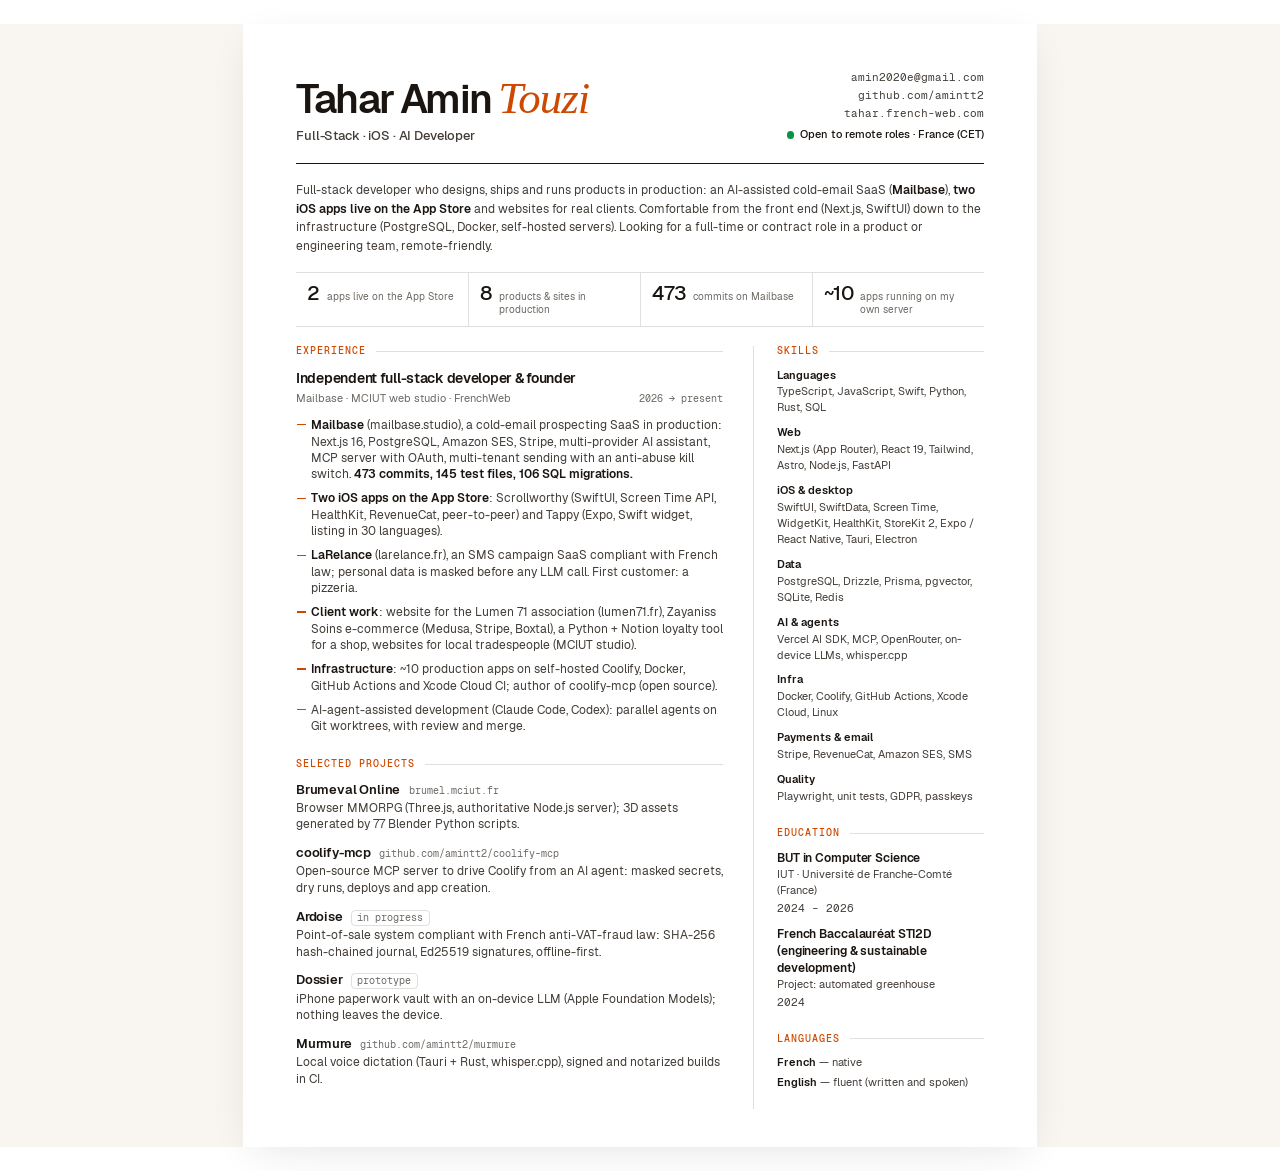
==== cv/cv-en.html @ 9b07cf98 "CV en anglais, anglais courant Co-Authored-By: Claude Opus 5.5 <noreply@anthropic.com>" ====
<!doctype html>
<html lang="en">
<head>
  <meta charset="utf-8">
  <title>Tahar Amin Touzi — Resume</title>
  <meta name="viewport" content="width=device-width, initial-scale=1">
  <link rel="stylesheet" href="cv.css">
</head>
<body>
  <main class="page">
    <header class="head">
      <div>
        <h1><span>Tahar Amin</span> <em>Touzi</em></h1>
        <p class="role">Full-Stack · iOS · AI Developer</p>
      </div>
      <ul class="contact">
        <li><a href="mailto:amin2020e@gmail.com">amin2020e@gmail.com</a></li>
        <li><a href="https://github.com/amintt2">github.com/amintt2</a></li>
        <li><a href="https://tahar.french-web.com">tahar.french-web.com</a></li>
        <li class="open"><span class="dot"></span>Open to remote roles · France (CET)</li>
      </ul>
    </header>

    <section class="profile">
      <p>Full-stack developer who designs, ships and runs products in production: an AI-assisted cold-email SaaS (<strong>Mailbase</strong>), <strong>two iOS apps live on the App&nbsp;Store</strong> and websites for real clients. Comfortable from the front end (Next.js, SwiftUI) down to the infrastructure (PostgreSQL, Docker, self-hosted servers). Looking for a full-time or contract role in a product or engineering team, remote-friendly.</p>
    </section>

    <ul class="figures">
      <li><b>2</b><span>apps live on the App&nbsp;Store</span></li>
      <li><b>8</b><span>products &amp; sites in production</span></li>
      <li><b>473</b><span>commits on Mailbase</span></li>
      <li><b>~10</b><span>apps running on my own server</span></li>
    </ul>

    <div class="cols">
      <div class="main">
        <section>
          <h2>Experience</h2>
          <article class="job">
            <h3>Independent full-stack developer &amp; founder</h3>
            <p class="org"><span>Mailbase · MCIUT web studio · FrenchWeb</span><span class="date">2026 → present</span></p>
            <ul class="bullets">
              <li><strong>Mailbase</strong> (mailbase.studio), a cold-email prospecting SaaS in production: Next.js 16, PostgreSQL, Amazon SES, Stripe, multi-provider AI assistant, MCP server with OAuth, multi-tenant sending with an anti-abuse kill switch. <strong>473 commits, 145 test files, 106 SQL migrations.</strong></li>
              <li><strong>Two iOS apps on the App Store</strong>: Scrollworthy (SwiftUI, Screen Time API, HealthKit, RevenueCat, peer-to-peer) and Tappy (Expo, Swift widget, listing in 30 languages).</li>
              <li><strong>LaRelance</strong> (larelance.fr), an SMS campaign SaaS compliant with French law; personal data is masked before any LLM call. First customer: a pizzeria.</li>
              <li><strong>Client work</strong>: website for the Lumen&nbsp;71 association (lumen71.fr), Zayaniss Soins e-commerce (Medusa, Stripe, Boxtal), a Python + Notion loyalty tool for a shop, websites for local tradespeople (MCIUT studio).</li>
              <li><strong>Infrastructure</strong>: ~10 production apps on self-hosted Coolify, Docker, GitHub Actions and Xcode Cloud CI; author of coolify-mcp (open source).</li>
              <li>AI-agent-assisted development (Claude Code, Codex): parallel agents on Git worktrees, with review and merge.</li>
            </ul>
          </article>
        </section>

        <section>
          <h2>Selected projects</h2>
          <ul class="projects">
            <li><h3>Brumeval Online <a class="url" href="https://brumel.mciut.fr">brumel.mciut.fr</a></h3><p>Browser MMORPG (Three.js, authoritative Node.js server); 3D assets generated by 77 Blender Python scripts.</p></li>
            <li><h3>coolify-mcp <a class="url" href="https://github.com/amintt2/coolify-mcp">github.com/amintt2/coolify-mcp</a></h3><p>Open-source MCP server to drive Coolify from an AI agent: masked secrets, dry runs, deploys and app creation.</p></li>
            <li><h3>Ardoise <span class="tag">in progress</span></h3><p>Point-of-sale system compliant with French anti-VAT-fraud law: SHA-256 hash-chained journal, Ed25519 signatures, offline-first.</p></li>
            <li><h3>Dossier <span class="tag">prototype</span></h3><p>iPhone paperwork vault with an on-device LLM (Apple Foundation Models); nothing leaves the device.</p></li>
            <li><h3>Murmure <a class="url" href="https://github.com/amintt2/murmure">github.com/amintt2/murmure</a></h3><p>Local voice dictation (Tauri + Rust, whisper.cpp), signed and notarized builds in CI.</p></li>
          </ul>
        </section>
      </div>

      <aside class="side">
        <section>
          <h2>Skills</h2>
          <dl class="skills">
            <dt>Languages</dt><dd>TypeScript, JavaScript, Swift, Python, Rust, SQL</dd>
            <dt>Web</dt><dd>Next.js (App Router), React 19, Tailwind, Astro, Node.js, FastAPI</dd>
            <dt>iOS &amp; desktop</dt><dd>SwiftUI, SwiftData, Screen Time, WidgetKit, HealthKit, StoreKit&nbsp;2, Expo / React Native, Tauri, Electron</dd>
            <dt>Data</dt><dd>PostgreSQL, Drizzle, Prisma, pgvector, SQLite, Redis</dd>
            <dt>AI &amp; agents</dt><dd>Vercel AI SDK, MCP, OpenRouter, on-device LLMs, whisper.cpp</dd>
            <dt>Infra</dt><dd>Docker, Coolify, GitHub Actions, Xcode Cloud, Linux</dd>
            <dt>Payments &amp; email</dt><dd>Stripe, RevenueCat, Amazon SES, SMS</dd>
            <dt>Quality</dt><dd>Playwright, unit tests, GDPR, passkeys</dd>
          </dl>
        </section>

        <section>
          <h2>Education</h2>
          <div class="edu">
            <h3>BUT in Computer Science</h3>
            <p>IUT · Université de Franche-Comté (France)</p>
            <p class="date">2024 – 2026</p>
          </div>
          <div class="edu">
            <h3>French Baccalauréat STI2D (engineering &amp; sustainable development)</h3>
            <p>Project: automated greenhouse</p>
            <p class="date">2024</p>
          </div>
        </section>

        <section>
          <h2>Languages</h2>
          <p class="lang"><strong>French</strong> — native</p>
          <p class="lang"><strong>English</strong> — fluent (written and spoken)</p>
        </section>

      </aside>
    </div>
  </main>
</body>
</html>
---- cv/cv.css ----
/* CV — A4, impression. Même identité que le site : Geist, Instrument Serif, accent « braise ». */
@font-face { font-family: "Geist"; src: url("../assets/fonts/Geist-Regular.woff2") format("woff2"); font-weight: 400; font-display: block; }
@font-face { font-family: "Geist"; src: url("../assets/fonts/Geist-Medium.woff2") format("woff2"); font-weight: 500; font-display: block; }
@font-face { font-family: "Geist"; src: url("../assets/fonts/Geist-SemiBold.woff2") format("woff2"); font-weight: 600; font-display: block; }
@font-face { font-family: "Geist Mono"; src: url("../assets/fonts/GeistMono-Regular.woff2") format("woff2"); font-weight: 400; font-display: block; }
@font-face { font-family: "Geist Mono"; src: url("../assets/fonts/GeistMono-Medium.woff2") format("woff2"); font-weight: 500; font-display: block; }
@font-face { font-family: "Instrument Serif"; src: url("../assets/fonts/InstrumentSerif-Italic.woff2") format("woff2"); font-weight: 400; font-style: italic; font-display: block; }

:root {
  --paper: oklch(1 0 0);
  --ink: oklch(0.2 0.012 60);
  --ink-2: oklch(0.36 0.012 60);
  --ink-3: oklch(0.52 0.01 60);
  --rule: oklch(0.25 0.01 60 / 0.14);
  --tint: oklch(0.975 0.006 80);
  --accent: oklch(0.58 0.18 42);
  --success: oklch(0.58 0.15 152);
  --font-sans: "Geist", ui-sans-serif, system-ui, sans-serif;
  --font-mono: "Geist Mono", ui-monospace, Menlo, monospace;
  --font-serif: "Instrument Serif", Georgia, serif;
}

@page { size: A4; margin: 0; }
* { box-sizing: border-box; }
html, body { margin: 0; padding: 0; background: var(--paper); }
body {
  color: var(--ink);
  font: 400 8.7pt/1.42 var(--font-sans);
  -webkit-font-smoothing: antialiased;
  -webkit-print-color-adjust: exact; print-color-adjust: exact;
}
h1, h2, h3, p, ul, dl, dd { margin: 0; padding: 0; }
ul { list-style: none; }
a { color: inherit; text-decoration: none; }
strong { font-weight: 600; color: var(--ink); }

.page {
  width: 210mm; height: 297mm; overflow: hidden;
  padding: 12mm 14mm 10mm;
  display: flex; flex-direction: column;
}
@media screen { body { background: var(--tint); } .page { margin: 24px auto; background: var(--paper); box-shadow: 0 10px 40px -12px var(--rule); } }

/* En-tête */
.head { display: flex; justify-content: space-between; align-items: flex-end; gap: 10mm; padding-bottom: 5mm; border-bottom: 1.2pt solid var(--ink); }
h1 { font-size: 30pt; font-weight: 600; letter-spacing: -0.045em; line-height: 0.95; }
h1 em { font-family: var(--font-serif); font-weight: 400; font-style: italic; color: var(--accent); font-size: 1.12em; letter-spacing: -0.02em; }
.role { margin-top: 2.2mm; font: 500 10pt/1.2 var(--font-sans); letter-spacing: -0.01em; color: var(--ink-2); }
.contact { text-align: right; font: 400 8.3pt/1.6 var(--font-mono); color: var(--ink-2); }
.contact .open { margin-top: 1mm; color: var(--ink); font-family: var(--font-sans); font-weight: 500; display: flex; align-items: center; justify-content: flex-end; gap: 1.6mm; }
.dot { width: 5.5pt; height: 5.5pt; border-radius: 50%; background: var(--success); display: inline-block; }

/* Profil + chiffres */
.profile { margin-top: 4.6mm; }
.profile p { font-size: 9.3pt; line-height: 1.5; color: var(--ink-2); }
.figures { display: grid; grid-template-columns: repeat(4, 1fr); margin-top: 4.4mm; border-block: 0.6pt solid var(--rule); }
.figures li { padding: 2.6mm 3mm; display: flex; align-items: baseline; gap: 2mm; }
.figures li + li { border-left: 0.6pt solid var(--rule); }
.figures b { font-size: 15pt; font-weight: 500; letter-spacing: -0.04em; line-height: 1; }
.figures span { font-size: 7.6pt; line-height: 1.25; color: var(--ink-3); }

/* Colonnes */
.cols { display: grid; grid-template-columns: 1fr 61mm; gap: 8mm; margin-top: 5mm; flex: 1; }
h2 {
  font: 500 7.6pt/1 var(--font-mono); text-transform: uppercase; letter-spacing: 0.1em;
  color: var(--accent); margin-bottom: 3mm; display: flex; align-items: center; gap: 2.5mm;
}
h2::after { content: ""; flex: 1; height: 0.6pt; background: var(--rule); }
section + section { margin-top: 6.5mm; }

.job h3 { font-size: 10.6pt; font-weight: 600; letter-spacing: -0.02em; }
.date { font: 400 7.8pt/1.3 var(--font-mono); color: var(--ink-3); white-space: nowrap; }
.org { margin-top: 0.8mm; color: var(--ink-3); font-size: 8.4pt; display: flex; justify-content: space-between; align-items: baseline; gap: 4mm; }
.bullets { margin-top: 2.8mm; display: grid; gap: 2mm; }
.bullets li { position: relative; padding-left: 4mm; color: var(--ink-2); }
.bullets li::before { content: ""; position: absolute; left: 0.3mm; top: 0.62em; width: 2.2mm; height: 0.9pt; background: var(--accent); }

.projects { display: grid; gap: 3mm; }
.projects h3 { font-size: 9.4pt; font-weight: 600; letter-spacing: -0.015em; display: flex; align-items: baseline; gap: 2.2mm; }
.projects p { color: var(--ink-2); margin-top: 0.4mm; }
.url, .tag { font: 400 7.6pt/1 var(--font-mono); color: var(--ink-3); font-weight: 400; letter-spacing: 0; }
.tag { padding: 0.5mm 1.4mm; border: 0.6pt solid var(--rule); border-radius: 3pt; }

/* Colonne latérale */
.side { border-left: 0.6pt solid var(--rule); padding-left: 6mm; }
.skills dt { font-weight: 600; font-size: 8.4pt; margin-top: 2.6mm; }
.skills dt:first-child { margin-top: 0; }
.skills dd { color: var(--ink-2); font-size: 8.3pt; line-height: 1.45; }
.edu + .edu { margin-top: 2.8mm; }
.edu h3 { font-size: 9pt; font-weight: 600; letter-spacing: -0.01em; }
.edu p { color: var(--ink-2); font-size: 8.3pt; }
.edu .date { margin-top: 0.6mm; }
.lang { color: var(--ink-2); font-size: 8.4pt; }
.lang + .lang { margin-top: 1mm; }
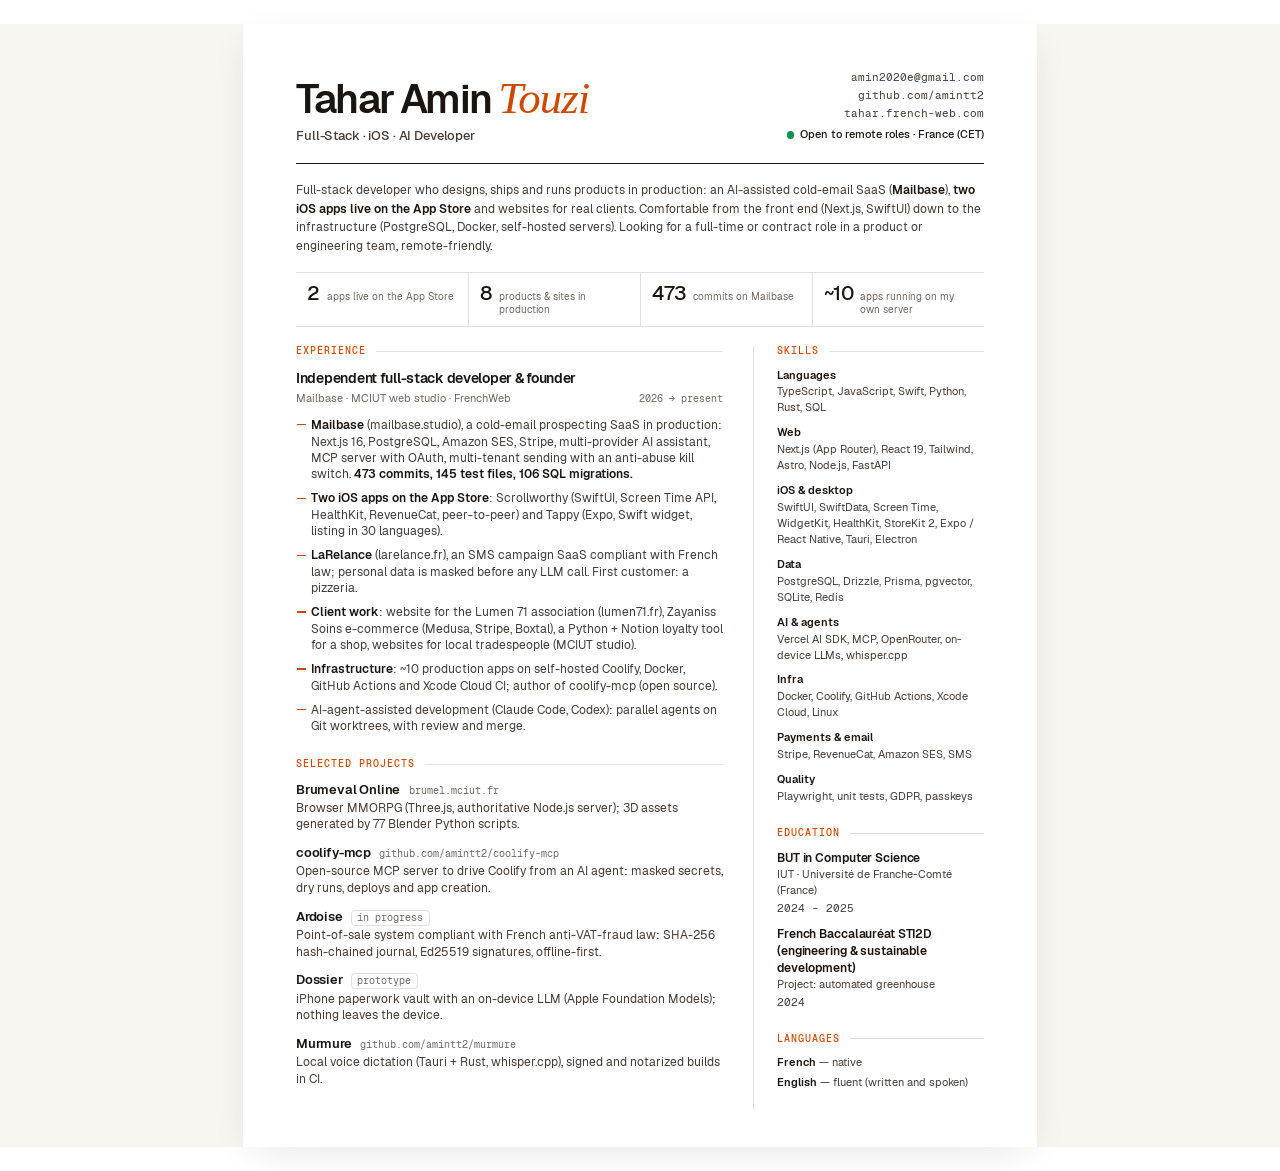
==== commit 57479b93: "Formation : BUT Informatique 2024 – 2025 Co-Authored-By: Claude Opus 5.5 <noreply@anthropic.com>" ====
--- a/cv/cv-en.html
+++ b/cv/cv-en.html
@@ -82,7 +82,7 @@
           <div class="edu">
             <h3>BUT in Computer Science</h3>
             <p>IUT · Université de Franche-Comté (France)</p>
-            <p class="date">2024 – 2026</p>
+            <p class="date">2024 – 2025</p>
           </div>
           <div class="edu">
             <h3>French Baccalauréat STI2D (engineering &amp; sustainable development)</h3>
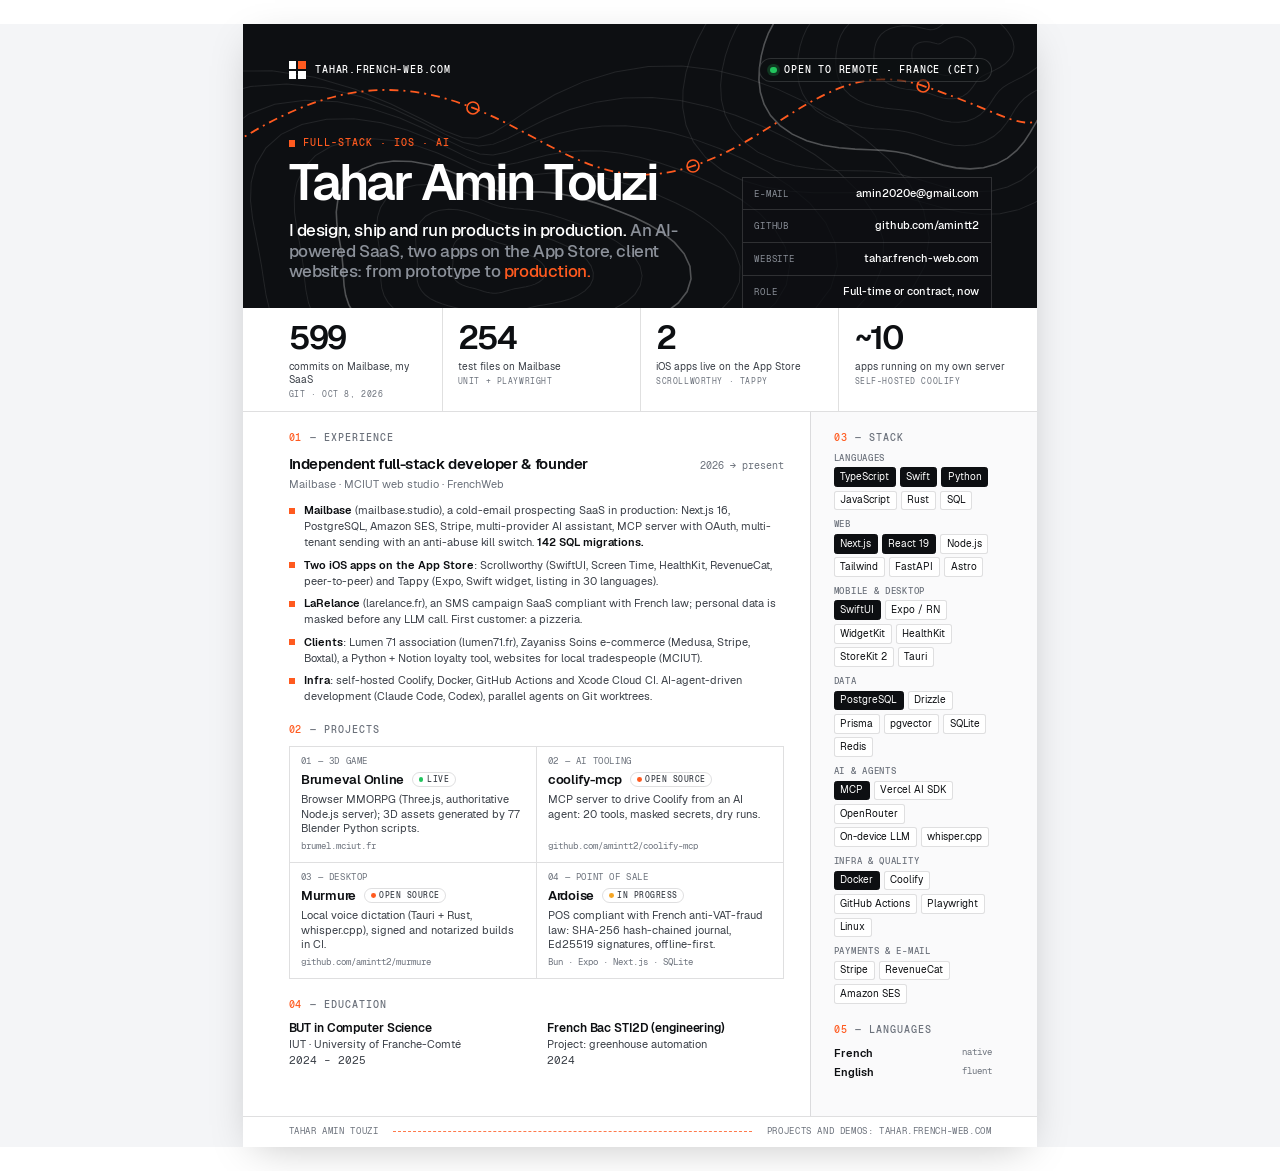
==== commit fb4660a6: "CV : nouveau design (bandeau topographique, grille, chiffres sourcés) et chiffres Mailbase à jour Co" ====
--- a/cv/cv-en.html
+++ b/cv/cv-en.html
@@ -8,97 +8,95 @@
 </head>
 <body>
   <main class="page">
-    <header class="head">
-      <div>
-        <h1><span>Tahar Amin</span> <em>Touzi</em></h1>
-        <p class="role">Full-Stack · iOS · AI Developer</p>
+    <header class="hero">
+      <div class="bar">
+        <span class="brand"><span class="mark"><i></i><i></i><i></i><i></i></span>tahar.french-web.com</span>
+        <span class="status"><span class="dot"></span>Open to remote · France (CET)</span>
       </div>
-      <ul class="contact">
-        <li><a href="mailto:amin2020e@gmail.com">amin2020e@gmail.com</a></li>
-        <li><a href="https://github.com/amintt2">github.com/amintt2</a></li>
-        <li><a href="https://tahar.french-web.com">tahar.french-web.com</a></li>
-        <li class="open"><span class="dot"></span>Open to remote roles · France (CET)</li>
-      </ul>
+
+      <div class="hero-grid">
+        <div>
+          <p class="kicker">Full-stack · iOS · AI</p>
+          <h1>Tahar Amin Touzi</h1>
+          <p class="pitch">I design, ship and run products in production. <span>An AI-powered SaaS, two apps on the App&nbsp;Store, client websites: from prototype to</span> <em>production.</em></p>
+        </div>
+        <dl class="facts">
+          <div><dt>E-mail</dt><dd><a href="mailto:amin2020e@gmail.com">amin2020e@gmail.com</a></dd></div>
+          <div><dt>GitHub</dt><dd><a href="https://github.com/amintt2">github.com/amintt2</a></dd></div>
+          <div><dt>Website</dt><dd><a href="https://tahar.french-web.com">tahar.french-web.com</a></dd></div>
+          <div><dt>Role</dt><dd>Full-time or contract, now</dd></div>
+        </dl>
+      </div>
     </header>
 
-    <section class="profile">
-      <p>Full-stack developer who designs, ships and runs products in production: an AI-assisted cold-email SaaS (<strong>Mailbase</strong>), <strong>two iOS apps live on the App&nbsp;Store</strong> and websites for real clients. Comfortable from the front end (Next.js, SwiftUI) down to the infrastructure (PostgreSQL, Docker, self-hosted servers). Looking for a full-time or contract role in a product or engineering team, remote-friendly.</p>
-    </section>
-
     <ul class="figures">
-      <li><b>2</b><span>apps live on the App&nbsp;Store</span></li>
-      <li><b>8</b><span>products &amp; sites in production</span></li>
-      <li><b>473</b><span>commits on Mailbase</span></li>
-      <li><b>~10</b><span>apps running on my own server</span></li>
+      <li><b>599</b><span>commits on Mailbase, my SaaS</span><em>Git · Oct 8, 2026</em></li>
+      <li><b>254</b><span>test files on Mailbase</span><em>Unit + Playwright</em></li>
+      <li><b>2</b><span>iOS apps live on the App&nbsp;Store</span><em>Scrollworthy · Tappy</em></li>
+      <li><b>~10</b><span>apps running on my own server</span><em>Self-hosted Coolify</em></li>
     </ul>
 
     <div class="cols">
       <div class="main">
         <section>
-          <h2>Experience</h2>
+          <h2><b>01</b> — Experience</h2>
           <article class="job">
-            <h3>Independent full-stack developer &amp; founder</h3>
-            <p class="org"><span>Mailbase · MCIUT web studio · FrenchWeb</span><span class="date">2026 → present</span></p>
+            <div class="job-head"><h3>Independent full-stack developer &amp; founder</h3><span class="date">2026 → present</span></div>
+            <p class="org">Mailbase · MCIUT web studio · FrenchWeb</p>
             <ul class="bullets">
-              <li><strong>Mailbase</strong> (mailbase.studio), a cold-email prospecting SaaS in production: Next.js 16, PostgreSQL, Amazon SES, Stripe, multi-provider AI assistant, MCP server with OAuth, multi-tenant sending with an anti-abuse kill switch. <strong>473 commits, 145 test files, 106 SQL migrations.</strong></li>
-              <li><strong>Two iOS apps on the App Store</strong>: Scrollworthy (SwiftUI, Screen Time API, HealthKit, RevenueCat, peer-to-peer) and Tappy (Expo, Swift widget, listing in 30 languages).</li>
+              <li><strong>Mailbase</strong> (mailbase.studio), a cold-email prospecting SaaS in production: Next.js 16, PostgreSQL, Amazon SES, Stripe, multi-provider AI assistant, MCP server with OAuth, multi-tenant sending with an anti-abuse kill switch. <strong>142 SQL migrations.</strong></li>
+              <li><strong>Two iOS apps on the App Store</strong>: Scrollworthy (SwiftUI, Screen Time, HealthKit, RevenueCat, peer-to-peer) and Tappy (Expo, Swift widget, listing in 30 languages).</li>
               <li><strong>LaRelance</strong> (larelance.fr), an SMS campaign SaaS compliant with French law; personal data is masked before any LLM call. First customer: a pizzeria.</li>
-              <li><strong>Client work</strong>: website for the Lumen&nbsp;71 association (lumen71.fr), Zayaniss Soins e-commerce (Medusa, Stripe, Boxtal), a Python + Notion loyalty tool for a shop, websites for local tradespeople (MCIUT studio).</li>
-              <li><strong>Infrastructure</strong>: ~10 production apps on self-hosted Coolify, Docker, GitHub Actions and Xcode Cloud CI; author of coolify-mcp (open source).</li>
-              <li>AI-agent-assisted development (Claude Code, Codex): parallel agents on Git worktrees, with review and merge.</li>
+              <li><strong>Clients</strong>: Lumen&nbsp;71 association (lumen71.fr), Zayaniss Soins e-commerce (Medusa, Stripe, Boxtal), a Python + Notion loyalty tool, websites for local tradespeople (MCIUT).</li>
+              <li><strong>Infra</strong>: self-hosted Coolify, Docker, GitHub Actions and Xcode Cloud CI. AI-agent-driven development (Claude Code, Codex), parallel agents on Git worktrees.</li>
             </ul>
           </article>
         </section>
 
         <section>
-          <h2>Selected projects</h2>
+          <h2><b>02</b> — Projects</h2>
           <ul class="projects">
-            <li><h3>Brumeval Online <a class="url" href="https://brumel.mciut.fr">brumel.mciut.fr</a></h3><p>Browser MMORPG (Three.js, authoritative Node.js server); 3D assets generated by 77 Blender Python scripts.</p></li>
-            <li><h3>coolify-mcp <a class="url" href="https://github.com/amintt2/coolify-mcp">github.com/amintt2/coolify-mcp</a></h3><p>Open-source MCP server to drive Coolify from an AI agent: masked secrets, dry runs, deploys and app creation.</p></li>
-            <li><h3>Ardoise <span class="tag">in progress</span></h3><p>Point-of-sale system compliant with French anti-VAT-fraud law: SHA-256 hash-chained journal, Ed25519 signatures, offline-first.</p></li>
-            <li><h3>Dossier <span class="tag">prototype</span></h3><p>iPhone paperwork vault with an on-device LLM (Apple Foundation Models); nothing leaves the device.</p></li>
-            <li><h3>Murmure <a class="url" href="https://github.com/amintt2/murmure">github.com/amintt2/murmure</a></h3><p>Local voice dictation (Tauri + Rust, whisper.cpp), signed and notarized builds in CI.</p></li>
+            <li><span class="num">01 — 3D game</span><h3>Brumeval Online <span class="pill">Live</span></h3><p>Browser MMORPG (Three.js, authoritative Node.js server); 3D assets generated by 77 Blender Python scripts.</p><a class="url" href="https://brumel.mciut.fr">brumel.mciut.fr</a></li>
+            <li><span class="num">02 — AI tooling</span><h3>coolify-mcp <span class="pill oss">Open source</span></h3><p>MCP server to drive Coolify from an AI agent: 20 tools, masked secrets, dry runs.</p><a class="url" href="https://github.com/amintt2/coolify-mcp">github.com/amintt2/coolify-mcp</a></li>
+            <li><span class="num">03 — Desktop</span><h3>Murmure <span class="pill oss">Open source</span></h3><p>Local voice dictation (Tauri + Rust, whisper.cpp), signed and notarized builds in CI.</p><a class="url" href="https://github.com/amintt2/murmure">github.com/amintt2/murmure</a></li>
+            <li><span class="num">04 — Point of sale</span><h3>Ardoise <span class="pill wip">In progress</span></h3><p>POS compliant with French anti-VAT-fraud law: SHA-256 hash-chained journal, Ed25519 signatures, offline-first.</p><span class="url">Bun · Expo · Next.js · SQLite</span></li>
           </ul>
+        </section>
+        <section>
+          <h2><b>04</b> — Education</h2>
+          <div class="duo">
+            <div class="edu"><h3>BUT in Computer Science</h3><p>IUT · University of Franche-Comté</p><p class="date">2024 – 2025</p></div>
+            <div class="edu"><h3>French Bac STI2D (engineering)</h3><p>Project: greenhouse automation</p><p class="date">2024</p></div>
+          </div>
         </section>
       </div>
 
       <aside class="side">
         <section>
-          <h2>Skills</h2>
+          <h2><b>03</b> — Stack</h2>
           <dl class="skills">
-            <dt>Languages</dt><dd>TypeScript, JavaScript, Swift, Python, Rust, SQL</dd>
-            <dt>Web</dt><dd>Next.js (App Router), React 19, Tailwind, Astro, Node.js, FastAPI</dd>
-            <dt>iOS &amp; desktop</dt><dd>SwiftUI, SwiftData, Screen Time, WidgetKit, HealthKit, StoreKit&nbsp;2, Expo / React Native, Tauri, Electron</dd>
-            <dt>Data</dt><dd>PostgreSQL, Drizzle, Prisma, pgvector, SQLite, Redis</dd>
-            <dt>AI &amp; agents</dt><dd>Vercel AI SDK, MCP, OpenRouter, on-device LLMs, whisper.cpp</dd>
-            <dt>Infra</dt><dd>Docker, Coolify, GitHub Actions, Xcode Cloud, Linux</dd>
-            <dt>Payments &amp; email</dt><dd>Stripe, RevenueCat, Amazon SES, SMS</dd>
-            <dt>Quality</dt><dd>Playwright, unit tests, GDPR, passkeys</dd>
+            <div><dt>Languages</dt><dd><span class="hi">TypeScript</span><span class="hi">Swift</span><span class="hi">Python</span><span>JavaScript</span><span>Rust</span><span>SQL</span></dd></div>
+            <div><dt>Web</dt><dd><span class="hi">Next.js</span><span class="hi">React 19</span><span>Node.js</span><span>Tailwind</span><span>FastAPI</span><span>Astro</span></dd></div>
+            <div><dt>Mobile &amp; desktop</dt><dd><span class="hi">SwiftUI</span><span>Expo / RN</span><span>WidgetKit</span><span>HealthKit</span><span>StoreKit 2</span><span>Tauri</span></dd></div>
+            <div><dt>Data</dt><dd><span class="hi">PostgreSQL</span><span>Drizzle</span><span>Prisma</span><span>pgvector</span><span>SQLite</span><span>Redis</span></dd></div>
+            <div><dt>AI &amp; agents</dt><dd><span class="hi">MCP</span><span>Vercel AI SDK</span><span>OpenRouter</span><span>On-device LLM</span><span>whisper.cpp</span></dd></div>
+            <div><dt>Infra &amp; quality</dt><dd><span class="hi">Docker</span><span>Coolify</span><span>GitHub Actions</span><span>Playwright</span><span>Linux</span></dd></div>
+            <div><dt>Payments &amp; e-mail</dt><dd><span>Stripe</span><span>RevenueCat</span><span>Amazon SES</span></dd></div>
           </dl>
         </section>
 
         <section>
-          <h2>Education</h2>
-          <div class="edu">
-            <h3>BUT in Computer Science</h3>
-            <p>IUT · Université de Franche-Comté (France)</p>
-            <p class="date">2024 – 2025</p>
-          </div>
-          <div class="edu">
-            <h3>French Baccalauréat STI2D (engineering &amp; sustainable development)</h3>
-            <p>Project: automated greenhouse</p>
-            <p class="date">2024</p>
-          </div>
-        </section>
-
-        <section>
-          <h2>Languages</h2>
-          <p class="lang"><strong>French</strong> — native</p>
-          <p class="lang"><strong>English</strong> — fluent (written and spoken)</p>
+          <h2><b>05</b> — Languages</h2>
+          <p class="lang"><strong>French</strong><span>native</span></p>
+          <p class="lang"><strong>English</strong><span>fluent</span></p>
         </section>
 
       </aside>
     </div>
+
+    <footer class="foot">
+      <span>Tahar Amin Touzi</span><span class="route"></span><span>Projects and demos: tahar.french-web.com</span>
+    </footer>
   </main>
 </body>
 </html>
--- a/cv/cv.css
+++ b/cv/cv.css
@@ -1,23 +1,24 @@
-/* CV — A4, impression. Même identité que le site : Geist, Instrument Serif, accent « braise ». */
+/* CV — A4, impression. Bandeau sombre topographique, grille à filets, chiffres sourcés. */
 @font-face { font-family: "Geist"; src: url("../assets/fonts/Geist-Regular.woff2") format("woff2"); font-weight: 400; font-display: block; }
 @font-face { font-family: "Geist"; src: url("../assets/fonts/Geist-Medium.woff2") format("woff2"); font-weight: 500; font-display: block; }
 @font-face { font-family: "Geist"; src: url("../assets/fonts/Geist-SemiBold.woff2") format("woff2"); font-weight: 600; font-display: block; }
 @font-face { font-family: "Geist Mono"; src: url("../assets/fonts/GeistMono-Regular.woff2") format("woff2"); font-weight: 400; font-display: block; }
 @font-face { font-family: "Geist Mono"; src: url("../assets/fonts/GeistMono-Medium.woff2") format("woff2"); font-weight: 500; font-display: block; }
-@font-face { font-family: "Instrument Serif"; src: url("../assets/fonts/InstrumentSerif-Italic.woff2") format("woff2"); font-weight: 400; font-style: italic; font-display: block; }
 
 :root {
-  --paper: oklch(1 0 0);
-  --ink: oklch(0.2 0.012 60);
-  --ink-2: oklch(0.36 0.012 60);
-  --ink-3: oklch(0.52 0.01 60);
-  --rule: oklch(0.25 0.01 60 / 0.14);
-  --tint: oklch(0.975 0.006 80);
-  --accent: oklch(0.58 0.18 42);
-  --success: oklch(0.58 0.15 152);
+  --paper: #ffffff;
+  --night: #0d0f12;
+  --night-2: #8b9099;
+  --night-rule: rgb(255 255 255 / 0.14);
+  --ink: #0d0f12;
+  --ink-2: #3a3f47;
+  --ink-3: #6b717b;
+  --rule: rgb(13 15 18 / 0.13);
+  --tint: #f4f5f7;
+  --accent: #ff5a1f;
+  --success: #22c55e;
   --font-sans: "Geist", ui-sans-serif, system-ui, sans-serif;
   --font-mono: "Geist Mono", ui-monospace, Menlo, monospace;
-  --font-serif: "Instrument Serif", Georgia, serif;
 }
 
 @page { size: A4; margin: 0; }
@@ -25,7 +26,7 @@
 html, body { margin: 0; padding: 0; background: var(--paper); }
 body {
   color: var(--ink);
-  font: 400 8.7pt/1.42 var(--font-sans);
+  font: 400 8.5pt/1.42 var(--font-sans);
   -webkit-font-smoothing: antialiased;
   -webkit-print-color-adjust: exact; print-color-adjust: exact;
 }
@@ -33,62 +34,93 @@
 ul { list-style: none; }
 a { color: inherit; text-decoration: none; }
 strong { font-weight: 600; color: var(--ink); }
+.mono { font-family: var(--font-mono); }
 
-.page {
-  width: 210mm; height: 297mm; overflow: hidden;
-  padding: 12mm 14mm 10mm;
-  display: flex; flex-direction: column;
+.page { width: 210mm; height: 297mm; overflow: hidden; display: flex; flex-direction: column; position: relative; }
+@media screen { body { background: var(--tint); } .page { margin: 24px auto; background: var(--paper); box-shadow: 0 10px 40px -12px rgb(0 0 0 / 0.25); } }
+
+/* ── Bandeau ─────────────────────────────────────────── */
+.hero {
+  position: relative; background: var(--night) url("topo.svg") center / cover no-repeat;
+  color: #fff; padding: 9mm 12mm 0;
 }
-@media screen { body { background: var(--tint); } .page { margin: 24px auto; background: var(--paper); box-shadow: 0 10px 40px -12px var(--rule); } }
+.bar { display: flex; justify-content: space-between; align-items: center; font: 500 7.2pt/1 var(--font-mono); letter-spacing: 0.08em; text-transform: uppercase; color: var(--night-2); }
+.brand { display: flex; align-items: center; gap: 2.4mm; color: #fff; }
+.mark { display: grid; grid-template-columns: repeat(2, 2.1mm); gap: 0.5mm; }
+.mark i { width: 2.1mm; height: 2.1mm; background: #fff; display: block; }
+.mark i:nth-child(2) { background: var(--accent); }
+.status { display: flex; align-items: center; gap: 2mm; color: #fff; border: 0.6pt solid var(--night-rule); padding: 1.6mm 2.6mm; border-radius: 99pt; background: rgb(13 15 18 / 0.6); }
+.dot { width: 5pt; height: 5pt; border-radius: 50%; background: var(--success); box-shadow: 0 0 0 2.2pt rgb(34 197 94 / 0.22); }
 
-/* En-tête */
-.head { display: flex; justify-content: space-between; align-items: flex-end; gap: 10mm; padding-bottom: 5mm; border-bottom: 1.2pt solid var(--ink); }
-h1 { font-size: 30pt; font-weight: 600; letter-spacing: -0.045em; line-height: 0.95; }
-h1 em { font-family: var(--font-serif); font-weight: 400; font-style: italic; color: var(--accent); font-size: 1.12em; letter-spacing: -0.02em; }
-.role { margin-top: 2.2mm; font: 500 10pt/1.2 var(--font-sans); letter-spacing: -0.01em; color: var(--ink-2); }
-.contact { text-align: right; font: 400 8.3pt/1.6 var(--font-mono); color: var(--ink-2); }
-.contact .open { margin-top: 1mm; color: var(--ink); font-family: var(--font-sans); font-weight: 500; display: flex; align-items: center; justify-content: flex-end; gap: 1.6mm; }
-.dot { width: 5.5pt; height: 5.5pt; border-radius: 50%; background: var(--success); display: inline-block; }
+.hero-grid { display: grid; grid-template-columns: 1fr 66mm; gap: 8mm; margin-top: 15mm; align-items: end; }
+.kicker { font: 500 7.4pt/1 var(--font-mono); letter-spacing: 0.1em; text-transform: uppercase; color: var(--accent); display: flex; align-items: center; gap: 2mm; }
+.kicker::before { content: ""; width: 1.8mm; height: 1.8mm; background: var(--accent); }
+h1 { margin-top: 3mm; font-size: 38pt; font-weight: 600; letter-spacing: -0.055em; line-height: 0.9; }
+.pitch { margin-top: 4mm; margin-bottom: 7mm; font-size: 12.5pt; line-height: 1.22; letter-spacing: -0.025em; font-weight: 500; color: #fff; max-width: 112mm; }
+.pitch span { color: var(--night-2); }
+.pitch em { font-style: normal; color: var(--accent); }
 
-/* Profil + chiffres */
-.profile { margin-top: 4.6mm; }
-.profile p { font-size: 9.3pt; line-height: 1.5; color: var(--ink-2); }
-.figures { display: grid; grid-template-columns: repeat(4, 1fr); margin-top: 4.4mm; border-block: 0.6pt solid var(--rule); }
-.figures li { padding: 2.6mm 3mm; display: flex; align-items: baseline; gap: 2mm; }
+.facts { background: rgb(13 15 18 / 0.72); border: 0.6pt solid var(--night-rule); border-bottom: 0; }
+.facts div { display: grid; grid-template-columns: 17mm 1fr; align-items: baseline; padding: 2.1mm 3mm; }
+.facts div + div { border-top: 0.6pt solid var(--night-rule); }
+.facts dt { font: 400 6.6pt/1 var(--font-mono); letter-spacing: 0.08em; text-transform: uppercase; color: var(--night-2); }
+.facts dd { font-size: 8.4pt; font-weight: 500; text-align: right; }
+
+/* ── Chiffres ────────────────────────────────────────── */
+.figures { display: grid; grid-template-columns: repeat(4, 1fr); border-bottom: 0.6pt solid var(--rule); }
+.figures li { padding: 3.6mm 4mm 3.2mm; }
+.figures li:first-child { padding-left: 12mm; }
 .figures li + li { border-left: 0.6pt solid var(--rule); }
-.figures b { font-size: 15pt; font-weight: 500; letter-spacing: -0.04em; line-height: 1; }
-.figures span { font-size: 7.6pt; line-height: 1.25; color: var(--ink-3); }
+.figures b { display: block; font-size: 25pt; font-weight: 600; letter-spacing: -0.05em; line-height: 1; }
+.figures b small { font-size: 0.55em; color: var(--accent); letter-spacing: 0; margin-left: 0.4mm; }
+.figures span { display: block; margin-top: 1.4mm; font-size: 7.8pt; line-height: 1.25; color: var(--ink-2); }
+.figures em { display: block; margin-top: 1.2mm; font: 400 6.2pt/1 var(--font-mono); font-style: normal; letter-spacing: 0.07em; text-transform: uppercase; color: var(--ink-3); }
 
-/* Colonnes */
-.cols { display: grid; grid-template-columns: 1fr 61mm; gap: 8mm; margin-top: 5mm; flex: 1; }
-h2 {
-  font: 500 7.6pt/1 var(--font-mono); text-transform: uppercase; letter-spacing: 0.1em;
-  color: var(--accent); margin-bottom: 3mm; display: flex; align-items: center; gap: 2.5mm;
-}
-h2::after { content: ""; flex: 1; height: 0.6pt; background: var(--rule); }
-section + section { margin-top: 6.5mm; }
+/* ── Corps ───────────────────────────────────────────── */
+.cols { display: grid; grid-template-columns: 1fr 60mm; flex: 1; min-height: 0; }
+.main { padding: 5.5mm 7mm 0 12mm; }
+.side { padding: 5.5mm 12mm 0 6mm; border-left: 0.6pt solid var(--rule); background: #fafafb; }
 
-.job h3 { font-size: 10.6pt; font-weight: 600; letter-spacing: -0.02em; }
-.date { font: 400 7.8pt/1.3 var(--font-mono); color: var(--ink-3); white-space: nowrap; }
-.org { margin-top: 0.8mm; color: var(--ink-3); font-size: 8.4pt; display: flex; justify-content: space-between; align-items: baseline; gap: 4mm; }
-.bullets { margin-top: 2.8mm; display: grid; gap: 2mm; }
-.bullets li { position: relative; padding-left: 4mm; color: var(--ink-2); }
-.bullets li::before { content: ""; position: absolute; left: 0.3mm; top: 0.62em; width: 2.2mm; height: 0.9pt; background: var(--accent); }
+h2 { font: 500 7.2pt/1 var(--font-mono); text-transform: uppercase; letter-spacing: 0.1em; color: var(--ink-3); margin-bottom: 3mm; display: flex; align-items: center; gap: 2mm; }
+h2 b { color: var(--accent); font-weight: 500; }
+section + section { margin-top: 5.5mm; }
 
-.projects { display: grid; gap: 3mm; }
-.projects h3 { font-size: 9.4pt; font-weight: 600; letter-spacing: -0.015em; display: flex; align-items: baseline; gap: 2.2mm; }
-.projects p { color: var(--ink-2); margin-top: 0.4mm; }
-.url, .tag { font: 400 7.6pt/1 var(--font-mono); color: var(--ink-3); font-weight: 400; letter-spacing: 0; }
-.tag { padding: 0.5mm 1.4mm; border: 0.6pt solid var(--rule); border-radius: 3pt; }
+.job-head { display: flex; justify-content: space-between; align-items: baseline; gap: 4mm; }
+.job h3 { font-size: 11pt; font-weight: 600; letter-spacing: -0.025em; }
+.date { font: 400 7.4pt/1.3 var(--font-mono); color: var(--ink-3); white-space: nowrap; }
+.org { margin-top: 0.6mm; color: var(--ink-3); font-size: 8.2pt; }
+.bullets { margin-top: 2.6mm; display: grid; gap: 1.7mm; }
+.bullets li { position: relative; padding-left: 4.2mm; color: var(--ink-2); }
+.bullets li::before { content: ""; position: absolute; left: 0; top: 0.5em; width: 1.6mm; height: 1.6mm; background: var(--accent); }
 
-/* Colonne latérale */
-.side { border-left: 0.6pt solid var(--rule); padding-left: 6mm; }
-.skills dt { font-weight: 600; font-size: 8.4pt; margin-top: 2.6mm; }
-.skills dt:first-child { margin-top: 0; }
-.skills dd { color: var(--ink-2); font-size: 8.3pt; line-height: 1.45; }
-.edu + .edu { margin-top: 2.8mm; }
-.edu h3 { font-size: 9pt; font-weight: 600; letter-spacing: -0.01em; }
-.edu p { color: var(--ink-2); font-size: 8.3pt; }
-.edu .date { margin-top: 0.6mm; }
-.lang { color: var(--ink-2); font-size: 8.4pt; }
+.projects { display: grid; grid-template-columns: 1fr 1fr; border-top: 0.6pt solid var(--rule); border-left: 0.6pt solid var(--rule); }
+.projects li { padding: 2.6mm 3mm 2.8mm; border-right: 0.6pt solid var(--rule); border-bottom: 0.6pt solid var(--rule); display: flex; flex-direction: column; }
+.projects .num { font: 400 6.4pt/1 var(--font-mono); letter-spacing: 0.07em; text-transform: uppercase; color: var(--ink-3); }
+.projects h3 { margin-top: 1.4mm; font-size: 9.6pt; font-weight: 600; letter-spacing: -0.02em; }
+.projects p { color: var(--ink-2); margin-top: 0.8mm; font-size: 8pt; line-height: 1.38; flex: 1; }
+.projects .url { margin-top: 1.6mm; font: 400 6.9pt/1 var(--font-mono); color: var(--ink-3); }
+.pill { display: inline-flex; align-items: center; gap: 1mm; margin-left: 1.4mm; padding: 0.5mm 1.5mm; border: 0.6pt solid var(--rule); border-radius: 99pt; font: 500 5.9pt/1.2 var(--font-mono); letter-spacing: 0.06em; text-transform: uppercase; color: var(--ink-2); vertical-align: 1.2pt; }
+.pill::before { content: ""; width: 3.6pt; height: 3.6pt; border-radius: 50%; background: var(--success); }
+.pill.wip::before { background: #f5a524; }
+.pill.oss::before { background: var(--accent); }
+
+.skills > div + div { margin-top: 2.6mm; }
+.skills dt { font: 500 6.6pt/1 var(--font-mono); letter-spacing: 0.08em; text-transform: uppercase; color: var(--ink-3); margin-bottom: 1.3mm; }
+.skills dd { display: flex; flex-wrap: wrap; gap: 1mm; }
+.skills dd span { font-size: 7.6pt; line-height: 1; padding: 1mm 1.5mm; border: 0.6pt solid var(--rule); border-radius: 2pt; background: #fff; color: var(--ink); }
+.skills dd span.hi { background: var(--ink); border-color: var(--ink); color: #fff; }
+
+.edu + .edu { margin-top: 2.6mm; }
+.edu h3 { font-size: 8.8pt; font-weight: 600; letter-spacing: -0.01em; }
+.edu p { color: var(--ink-2); font-size: 8pt; }
+.edu .date { margin-top: 0.5mm; }
+.lang { color: var(--ink-2); font-size: 8.2pt; display: flex; justify-content: space-between; }
 .lang + .lang { margin-top: 1mm; }
+.lang span { font: 400 7pt/1.5 var(--font-mono); color: var(--ink-3); }
+
+/* ── Pied ────────────────────────────────────────────── */
+.foot { display: flex; justify-content: space-between; align-items: center; gap: 4mm; padding: 2.8mm 12mm; border-top: 0.6pt solid var(--rule); font: 400 6.6pt/1 var(--font-mono); letter-spacing: 0.07em; text-transform: uppercase; color: var(--ink-3); }
+.foot .route { flex: 1; height: 0; border-top: 1.2pt dashed var(--accent); opacity: 0.8; }
+
+.duo { display: grid; grid-template-columns: 1fr 1fr; gap: 6mm; }
+.duo .edu + .edu { margin-top: 0; }
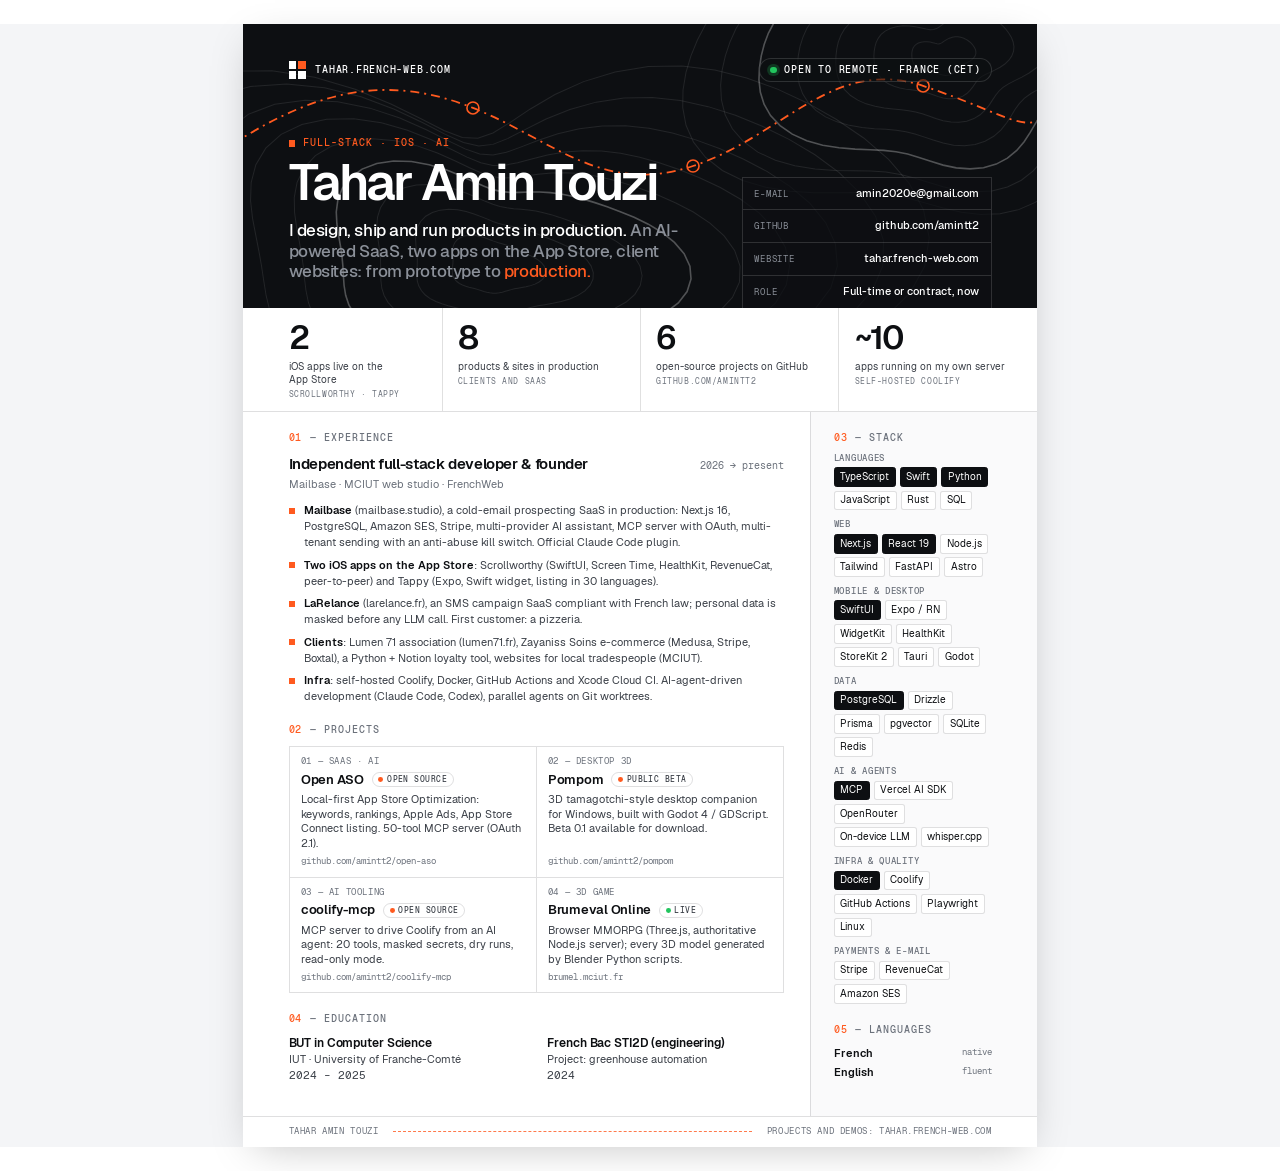
==== commit 54ef4290: "CV : nouveaux projets open source (Open ASO, Pompom), chiffres plus pros sans compteurs de commits C" ====
--- a/cv/cv-en.html
+++ b/cv/cv-en.html
@@ -30,9 +30,9 @@
     </header>
 
     <ul class="figures">
-      <li><b>599</b><span>commits on Mailbase, my SaaS</span><em>Git · Oct 8, 2026</em></li>
-      <li><b>254</b><span>test files on Mailbase</span><em>Unit + Playwright</em></li>
       <li><b>2</b><span>iOS apps live on the App&nbsp;Store</span><em>Scrollworthy · Tappy</em></li>
+      <li><b>8</b><span>products &amp; sites in production</span><em>Clients and SaaS</em></li>
+      <li><b>6</b><span>open-source projects on GitHub</span><em>github.com/amintt2</em></li>
       <li><b>~10</b><span>apps running on my own server</span><em>Self-hosted Coolify</em></li>
     </ul>
 
@@ -44,7 +44,7 @@
             <div class="job-head"><h3>Independent full-stack developer &amp; founder</h3><span class="date">2026 → present</span></div>
             <p class="org">Mailbase · MCIUT web studio · FrenchWeb</p>
             <ul class="bullets">
-              <li><strong>Mailbase</strong> (mailbase.studio), a cold-email prospecting SaaS in production: Next.js 16, PostgreSQL, Amazon SES, Stripe, multi-provider AI assistant, MCP server with OAuth, multi-tenant sending with an anti-abuse kill switch. <strong>142 SQL migrations.</strong></li>
+              <li><strong>Mailbase</strong> (mailbase.studio), a cold-email prospecting SaaS in production: Next.js 16, PostgreSQL, Amazon SES, Stripe, multi-provider AI assistant, MCP server with OAuth, multi-tenant sending with an anti-abuse kill switch. Official Claude Code plugin.</li>
               <li><strong>Two iOS apps on the App Store</strong>: Scrollworthy (SwiftUI, Screen Time, HealthKit, RevenueCat, peer-to-peer) and Tappy (Expo, Swift widget, listing in 30 languages).</li>
               <li><strong>LaRelance</strong> (larelance.fr), an SMS campaign SaaS compliant with French law; personal data is masked before any LLM call. First customer: a pizzeria.</li>
               <li><strong>Clients</strong>: Lumen&nbsp;71 association (lumen71.fr), Zayaniss Soins e-commerce (Medusa, Stripe, Boxtal), a Python + Notion loyalty tool, websites for local tradespeople (MCIUT).</li>
@@ -56,10 +56,10 @@
         <section>
           <h2><b>02</b> — Projects</h2>
           <ul class="projects">
-            <li><span class="num">01 — 3D game</span><h3>Brumeval Online <span class="pill">Live</span></h3><p>Browser MMORPG (Three.js, authoritative Node.js server); 3D assets generated by 77 Blender Python scripts.</p><a class="url" href="https://brumel.mciut.fr">brumel.mciut.fr</a></li>
-            <li><span class="num">02 — AI tooling</span><h3>coolify-mcp <span class="pill oss">Open source</span></h3><p>MCP server to drive Coolify from an AI agent: 20 tools, masked secrets, dry runs.</p><a class="url" href="https://github.com/amintt2/coolify-mcp">github.com/amintt2/coolify-mcp</a></li>
-            <li><span class="num">03 — Desktop</span><h3>Murmure <span class="pill oss">Open source</span></h3><p>Local voice dictation (Tauri + Rust, whisper.cpp), signed and notarized builds in CI.</p><a class="url" href="https://github.com/amintt2/murmure">github.com/amintt2/murmure</a></li>
-            <li><span class="num">04 — Point of sale</span><h3>Ardoise <span class="pill wip">In progress</span></h3><p>POS compliant with French anti-VAT-fraud law: SHA-256 hash-chained journal, Ed25519 signatures, offline-first.</p><span class="url">Bun · Expo · Next.js · SQLite</span></li>
+            <li><span class="num">01 — SaaS · AI</span><h3>Open ASO <span class="pill oss">Open source</span></h3><p>Local-first App Store Optimization: keywords, rankings, Apple Ads, App Store Connect listing. 50-tool MCP server (OAuth 2.1).</p><a class="url" href="https://github.com/amintt2/open-aso">github.com/amintt2/open-aso</a></li>
+            <li><span class="num">02 — Desktop 3D</span><h3>Pompom <span class="pill oss">Public beta</span></h3><p>3D tamagotchi-style desktop companion for Windows, built with Godot 4 / GDScript. Beta 0.1 available for download.</p><a class="url" href="https://github.com/amintt2/pompom">github.com/amintt2/pompom</a></li>
+            <li><span class="num">03 — AI tooling</span><h3>coolify-mcp <span class="pill oss">Open source</span></h3><p>MCP server to drive Coolify from an AI agent: 20 tools, masked secrets, dry runs, read-only mode.</p><a class="url" href="https://github.com/amintt2/coolify-mcp">github.com/amintt2/coolify-mcp</a></li>
+            <li><span class="num">04 — 3D game</span><h3>Brumeval Online <span class="pill">Live</span></h3><p>Browser MMORPG (Three.js, authoritative Node.js server); every 3D model generated by Blender Python scripts.</p><a class="url" href="https://brumel.mciut.fr">brumel.mciut.fr</a></li>
           </ul>
         </section>
         <section>
@@ -77,7 +77,7 @@
           <dl class="skills">
             <div><dt>Languages</dt><dd><span class="hi">TypeScript</span><span class="hi">Swift</span><span class="hi">Python</span><span>JavaScript</span><span>Rust</span><span>SQL</span></dd></div>
             <div><dt>Web</dt><dd><span class="hi">Next.js</span><span class="hi">React 19</span><span>Node.js</span><span>Tailwind</span><span>FastAPI</span><span>Astro</span></dd></div>
-            <div><dt>Mobile &amp; desktop</dt><dd><span class="hi">SwiftUI</span><span>Expo / RN</span><span>WidgetKit</span><span>HealthKit</span><span>StoreKit 2</span><span>Tauri</span></dd></div>
+            <div><dt>Mobile &amp; desktop</dt><dd><span class="hi">SwiftUI</span><span>Expo / RN</span><span>WidgetKit</span><span>HealthKit</span><span>StoreKit 2</span><span>Tauri</span><span>Godot</span></dd></div>
             <div><dt>Data</dt><dd><span class="hi">PostgreSQL</span><span>Drizzle</span><span>Prisma</span><span>pgvector</span><span>SQLite</span><span>Redis</span></dd></div>
             <div><dt>AI &amp; agents</dt><dd><span class="hi">MCP</span><span>Vercel AI SDK</span><span>OpenRouter</span><span>On-device LLM</span><span>whisper.cpp</span></dd></div>
             <div><dt>Infra &amp; quality</dt><dd><span class="hi">Docker</span><span>Coolify</span><span>GitHub Actions</span><span>Playwright</span><span>Linux</span></dd></div>
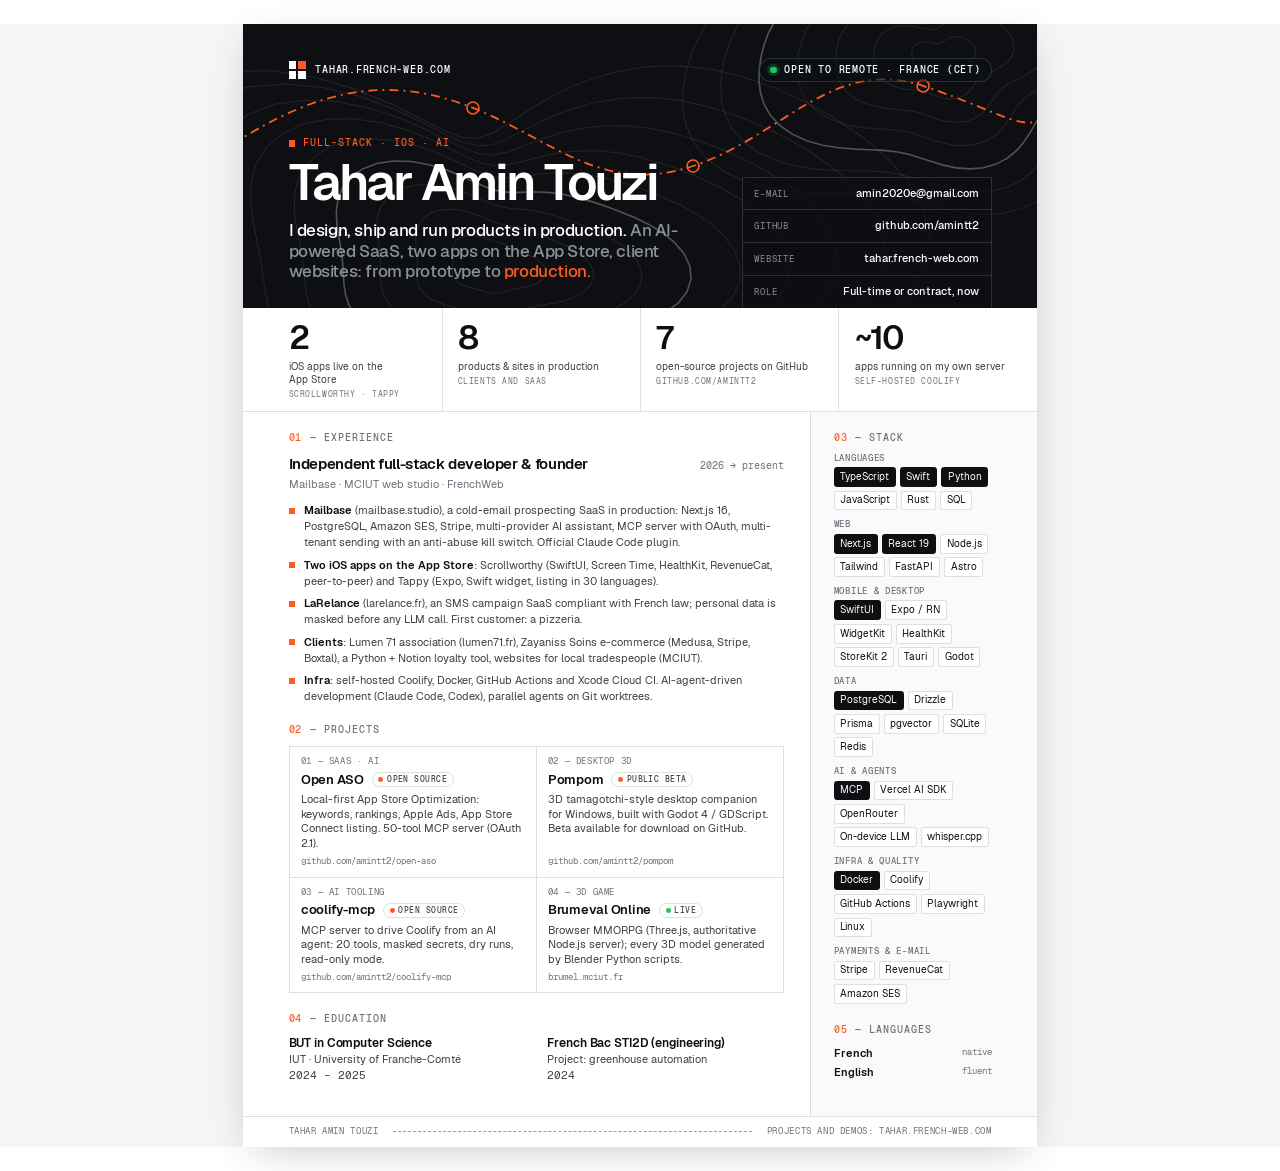
==== commit fcc0acde: "CV aligné sur le site : 7 projets open source, Pompom en bêta Co-Authored-By: Claude Opus 5.5 <norep" ====
--- a/cv/cv-en.html
+++ b/cv/cv-en.html
@@ -32,7 +32,7 @@
     <ul class="figures">
       <li><b>2</b><span>iOS apps live on the App&nbsp;Store</span><em>Scrollworthy · Tappy</em></li>
       <li><b>8</b><span>products &amp; sites in production</span><em>Clients and SaaS</em></li>
-      <li><b>6</b><span>open-source projects on GitHub</span><em>github.com/amintt2</em></li>
+      <li><b>7</b><span>open-source projects on GitHub</span><em>github.com/amintt2</em></li>
       <li><b>~10</b><span>apps running on my own server</span><em>Self-hosted Coolify</em></li>
     </ul>
 
@@ -57,7 +57,7 @@
           <h2><b>02</b> — Projects</h2>
           <ul class="projects">
             <li><span class="num">01 — SaaS · AI</span><h3>Open ASO <span class="pill oss">Open source</span></h3><p>Local-first App Store Optimization: keywords, rankings, Apple Ads, App Store Connect listing. 50-tool MCP server (OAuth 2.1).</p><a class="url" href="https://github.com/amintt2/open-aso">github.com/amintt2/open-aso</a></li>
-            <li><span class="num">02 — Desktop 3D</span><h3>Pompom <span class="pill oss">Public beta</span></h3><p>3D tamagotchi-style desktop companion for Windows, built with Godot 4 / GDScript. Beta 0.1 available for download.</p><a class="url" href="https://github.com/amintt2/pompom">github.com/amintt2/pompom</a></li>
+            <li><span class="num">02 — Desktop 3D</span><h3>Pompom <span class="pill oss">Public beta</span></h3><p>3D tamagotchi-style desktop companion for Windows, built with Godot 4 / GDScript. Beta available for download on GitHub.</p><a class="url" href="https://github.com/amintt2/pompom">github.com/amintt2/pompom</a></li>
             <li><span class="num">03 — AI tooling</span><h3>coolify-mcp <span class="pill oss">Open source</span></h3><p>MCP server to drive Coolify from an AI agent: 20 tools, masked secrets, dry runs, read-only mode.</p><a class="url" href="https://github.com/amintt2/coolify-mcp">github.com/amintt2/coolify-mcp</a></li>
             <li><span class="num">04 — 3D game</span><h3>Brumeval Online <span class="pill">Live</span></h3><p>Browser MMORPG (Three.js, authoritative Node.js server); every 3D model generated by Blender Python scripts.</p><a class="url" href="https://brumel.mciut.fr">brumel.mciut.fr</a></li>
           </ul>
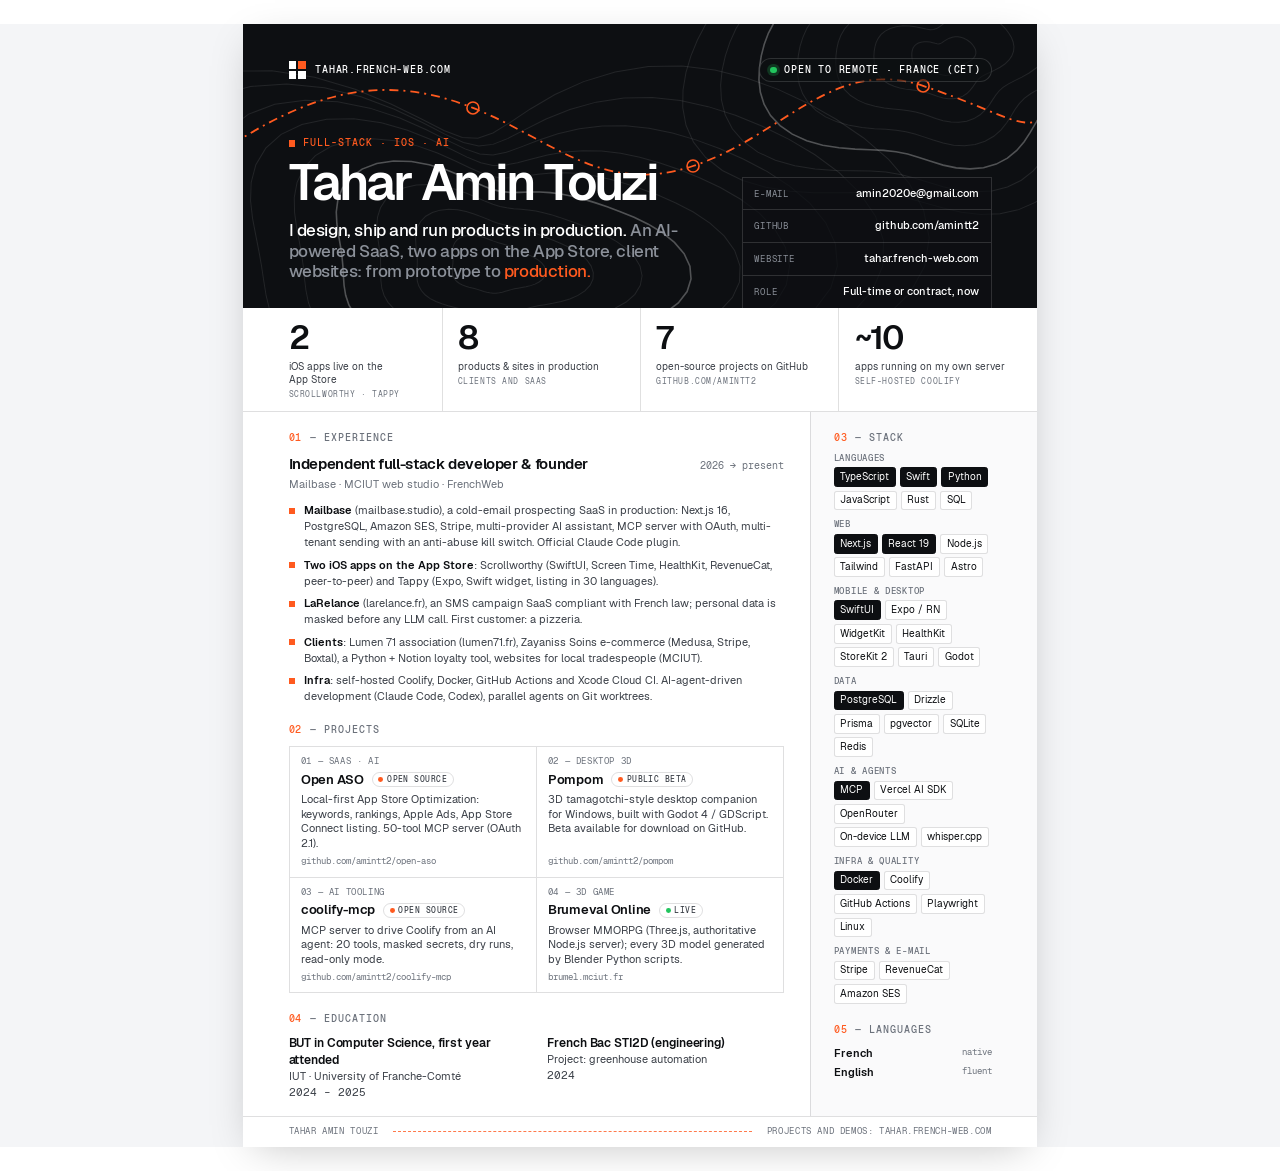
==== commit 75e2cd5e: "CV : formation précisée (BUT Informatique, 1re année suivie) Co-Authored-By: Claude Opus 5.5 <norepl" ====
--- a/cv/cv-en.html
+++ b/cv/cv-en.html
@@ -65,7 +65,7 @@
         <section>
           <h2><b>04</b> — Education</h2>
           <div class="duo">
-            <div class="edu"><h3>BUT in Computer Science</h3><p>IUT · University of Franche-Comté</p><p class="date">2024 – 2025</p></div>
+            <div class="edu"><h3>BUT in Computer Science, first year attended</h3><p>IUT · University of Franche-Comté</p><p class="date">2024 – 2025</p></div>
             <div class="edu"><h3>French Bac STI2D (engineering)</h3><p>Project: greenhouse automation</p><p class="date">2024</p></div>
           </div>
         </section>
